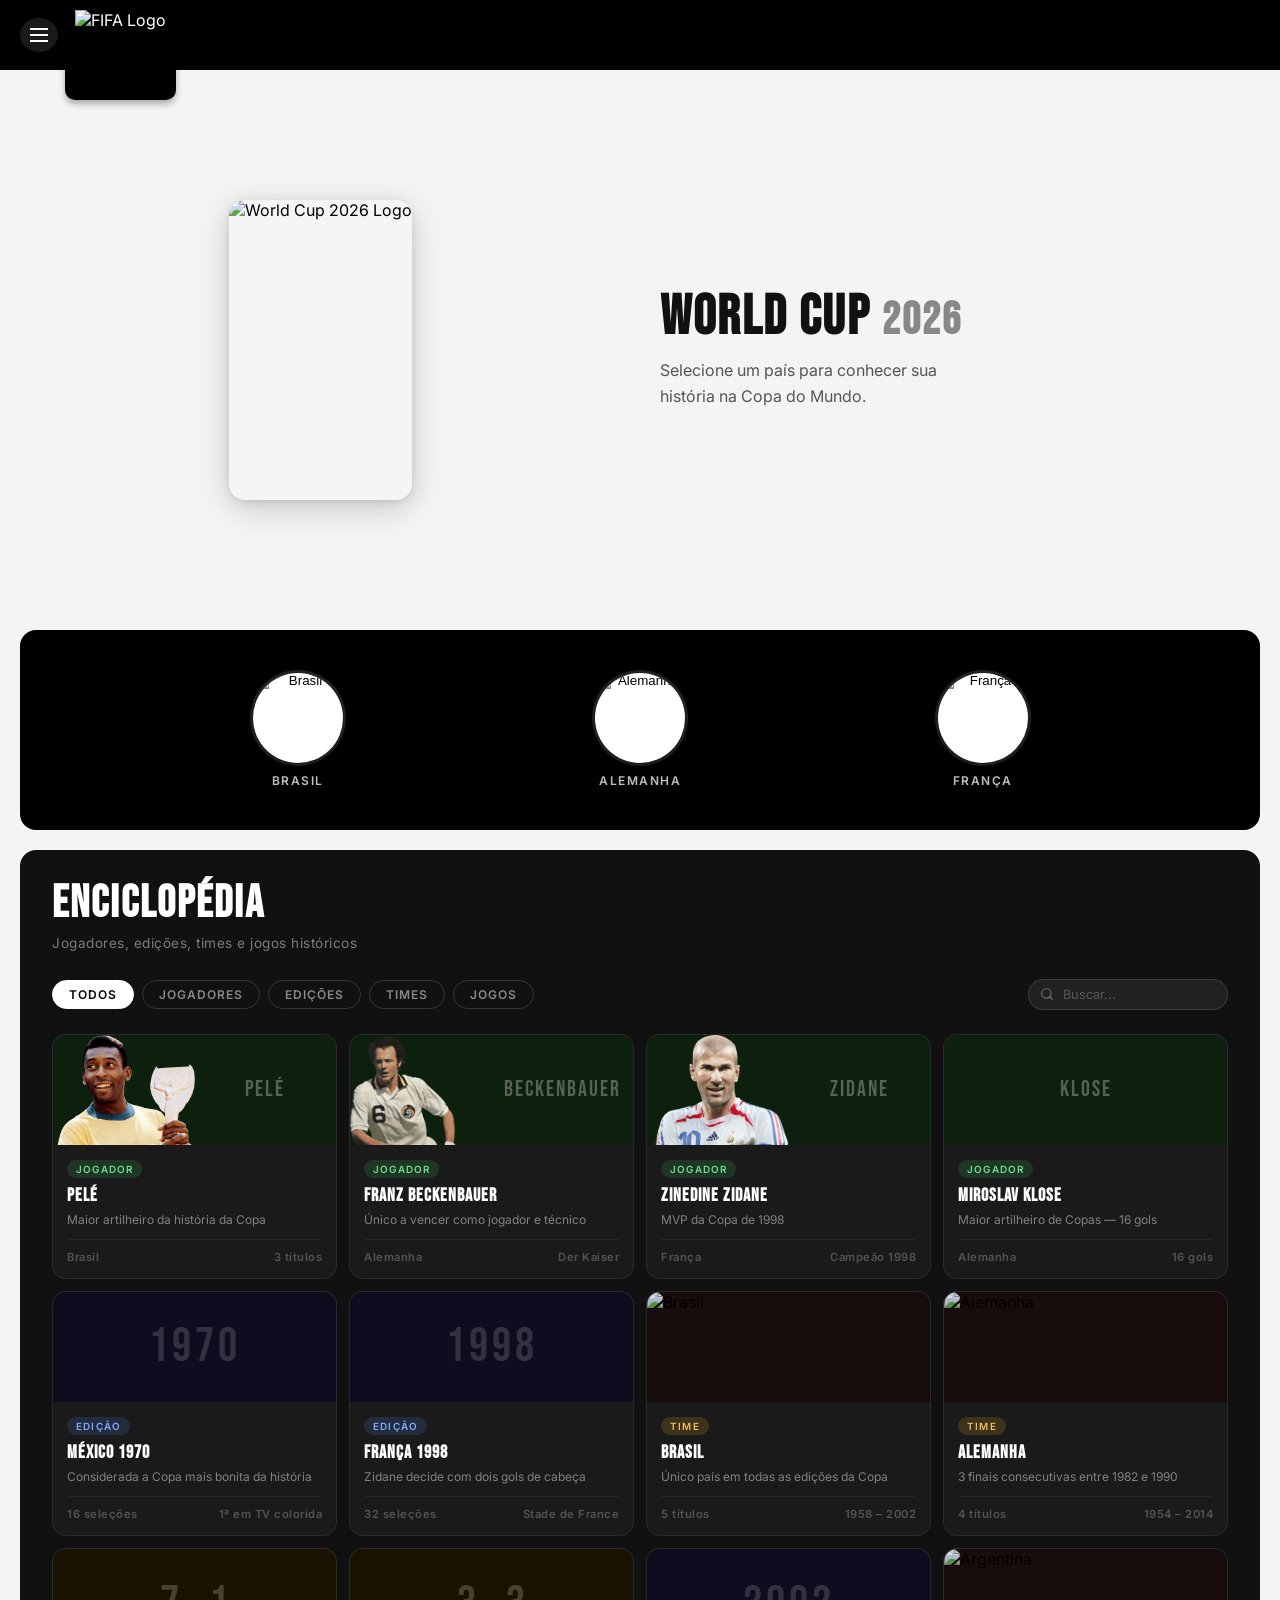
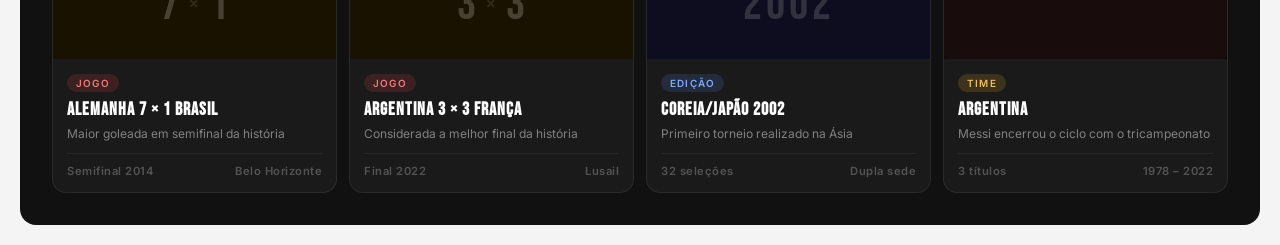
==== index.html @ 851ee249 "Publicação da versão inicial do site." ====
<!DOCTYPE html>
<html lang="pt-BR">
<head>
    <meta charset="UTF-8">
    <meta name="viewport" content="width=device-width, initial-scale=1.0">
    <title>World Cup 2026</title>
    <link rel="stylesheet" href="style.css">
    <link href="https://fonts.googleapis.com/css2?family=Bebas+Neue&family=Inter:wght@400;600&display=swap" rel="stylesheet">
</head>
<body>

<header class="main-header">
    <div class="left-section">
        <div class="menu-icon">
            <span></span>
            <span></span>
            <span></span>
        </div>
        <div class="logo-container">
            <img src="https://s2-ge.glbimg.com/RGU5LEYpvpcPRro8r9wxAEvmltU=/0x0:2048x2048/984x0/smart/filters:strip_icc()/i.s3.glbimg.com/v1/AUTH_bc8228b6673f488aa253bbcb03c80ec5/internal_photos/bs/2023/q/Q/e3U1thRemgE9lEG0J4gQ/logo-fifa.jpg" alt="FIFA Logo">
        </div>
    </div>
</header>

<main>
    <div class="image-wrapper">

        <div class="image-overlay" id="image-overlay"></div>
        <img src="https://upload.wikimedia.org/wikipedia/pt/d/d7/Logo_copa_2026.png" alt="World Cup 2026 Logo" id="main-image">
    </div>
    <div class="text-section">
        <h1>World Cup <span class="year">2026</span></h1>
        <p id="country-text">Selecione um país para conhecer sua história na Copa do Mundo.</p>
    </div>
</main>

<section id="country-section">
    <div class="country-ball">
        
        <button class="country-button" id="brasil">
            <img src="https://flagicons.lipis.dev/flags/4x3/br.svg" alt="Brasil">
        </button>
        <span class="country-label">Brasil</span>
    </div>
    <div class="country-ball">
        <button class="country-button" id="alemanha">
            <img src="https://flagicons.lipis.dev/flags/4x3/de.svg" alt="Alemanha">
        </button>
        <span class="country-label">Alemanha</span>
    </div>
    <div class="country-ball">
  
        <button class="country-button" id="franca">
            <img src="https://flagicons.lipis.dev/flags/4x3/fr.svg" alt="França">
        </button>
        <span class="country-label">França</span>
    </div>
</section>



<section id="encyclopedia-section">

    <div class="enc-header">
        <h2 class="enc-title">Enciclopédia</h2>
        <p class="enc-subtitle">Jogadores, edições, times e jogos históricos</p>
    </div>

    <div class="enc-toolbar">
        <div class="enc-filters">
            <button class="enc-filter-btn active">Todos</button>
            <button class="enc-filter-btn">Jogadores</button>
            <button class="enc-filter-btn">Edições</button>
            <button class="enc-filter-btn">Times</button>
            <button class="enc-filter-btn">Jogos</button>
        </div>
        <div class="enc-search-wrapper">
            <svg class="enc-search-icon" xmlns="http://www.w3.org/2000/svg" viewBox="0 0 24 24" fill="none" stroke="currentColor" stroke-width="2" stroke-linecap="round" stroke-linejoin="round">
                <circle cx="11" cy="11" r="8"/><line x1="21" y1="21" x2="16.65" y2="16.65"/>
            </svg>
            <input type="text" class="enc-search" placeholder="Buscar...">
        </div>
    </div>

    <div class="enc-grid">

  
        <div class="enc-card">
            <div class="enc-card-thumb thumb-jogador">
                <img src="images/Pele - FootyRenders.png" alt="Pelé" onerror="this.style.display='none';this.parentElement.querySelector('.enc-fallback').style.display='flex'">
                <div class="enc-fallback">Pelé</div>
            </div>
            <div class="enc-card-body">
                <span class="enc-badge badge-jogador">Jogador</span>
                <h3 class="enc-card-name">Pelé</h3>
                <p class="enc-card-sub">Maior artilheiro da história da Copa</p>
                <div class="enc-card-meta">
                    <span>Brasil</span>
                    <span>3 títulos</span>
                </div>
            </div>
        </div>

        <div class="enc-card">
            <div class="enc-card-thumb thumb-jogador">
                <img src="images/Franz Beckenbauer - FootyRenders.png" alt="Beckenbauer" onerror="this.style.display='none';this.parentElement.querySelector('.enc-fallback').style.display='flex'">
                <div class="enc-fallback">Beckenbauer</div>
            </div>
            <div class="enc-card-body">
                <span class="enc-badge badge-jogador">Jogador</span>
                <h3 class="enc-card-name">Franz Beckenbauer</h3>
                <p class="enc-card-sub">Único a vencer como jogador e técnico</p>
                <div class="enc-card-meta">
                    <span>Alemanha</span>
                    <span>Der Kaiser</span>
                </div>
            </div>
        </div>

        <div class="enc-card">
            <div class="enc-card-thumb thumb-jogador">
                <img src="images/Zinedine Zidane - FootyRenders.png" alt="Zidane" onerror="this.style.display='none';this.parentElement.querySelector('.enc-fallback').style.display='flex'">
                <div class="enc-fallback">Zidane</div>
            </div>
            <div class="enc-card-body">
                <span class="enc-badge badge-jogador">Jogador</span>
                <h3 class="enc-card-name">Zinedine Zidane</h3>
                <p class="enc-card-sub">MVP da Copa de 1998</p>
                <div class="enc-card-meta">
                    <span>França</span>
                    <span>Campeão 1998</span>
                </div>
            </div>
        </div>

        <div class="enc-card">
            <div class="enc-card-thumb thumb-jogador">
                <div class="enc-fallback">Klose</div>
            </div>
            <div class="enc-card-body">
                <span class="enc-badge badge-jogador">Jogador</span>
                <h3 class="enc-card-name">Miroslav Klose</h3>
                <p class="enc-card-sub">Maior artilheiro de Copas — 16 gols</p>
                <div class="enc-card-meta">
                    <span>Alemanha</span>
                    <span>16 gols</span>
                </div>
            </div>
        </div>

        
        <div class="enc-card">
            <div class="enc-card-thumb thumb-edicao">
                <span class="enc-thumb-year">1970</span>
            </div>
            <div class="enc-card-body">
                <span class="enc-badge badge-edicao">Edição</span>
                <h3 class="enc-card-name">México 1970</h3>
                <p class="enc-card-sub">Considerada a Copa mais bonita da história</p>
                <div class="enc-card-meta">
                    <span>16 seleções</span>
                    <span>1ª em TV colorida</span>
                </div>
            </div>
        </div>

        <div class="enc-card">
            <div class="enc-card-thumb thumb-edicao">
                <span class="enc-thumb-year">1998</span>
            </div>
            <div class="enc-card-body">
                <span class="enc-badge badge-edicao">Edição</span>
                <h3 class="enc-card-name">França 1998</h3>
                <p class="enc-card-sub">Zidane decide com dois gols de cabeça</p>
                <div class="enc-card-meta">
                    <span>32 seleções</span>
                    <span>Stade de France</span>
                </div>
            </div>
        </div>

     
        <div class="enc-card">
            <div class="enc-card-thumb thumb-time">
                <img src="https://flagicons.lipis.dev/flags/4x3/br.svg" alt="Brasil" class="enc-flag">
            </div>
            <div class="enc-card-body">
                <span class="enc-badge badge-time">Time</span>
                <h3 class="enc-card-name">Brasil</h3>
                <p class="enc-card-sub">Único país em todas as edições da Copa</p>
                <div class="enc-card-meta">
                    <span>5 títulos</span>
                    <span>1958 – 2002</span>
                </div>
            </div>
        </div>

        <div class="enc-card">
            <div class="enc-card-thumb thumb-time">
                <img src="https://flagicons.lipis.dev/flags/4x3/de.svg" alt="Alemanha" class="enc-flag">
            </div>
            <div class="enc-card-body">
                <span class="enc-badge badge-time">Time</span>
                <h3 class="enc-card-name">Alemanha</h3>
                <p class="enc-card-sub">3 finais consecutivas entre 1982 e 1990</p>
                <div class="enc-card-meta">
                    <span>4 títulos</span>
                    <span>1954 – 2014</span>
                </div>
            </div>
        </div>

       
        <div class="enc-card">
            <div class="enc-card-thumb thumb-jogo">
                <div class="enc-placar">
                    <span>7</span>
                    <span class="enc-placar-x">×</span>
                    <span>1</span>
                </div>
            </div>
            <div class="enc-card-body">
                <span class="enc-badge badge-jogo">Jogo</span>
                <h3 class="enc-card-name">Alemanha 7 × 1 Brasil</h3>
                <p class="enc-card-sub">Maior goleada em semifinal da história</p>
                <div class="enc-card-meta">
                    <span>Semifinal 2014</span>
                    <span>Belo Horizonte</span>
                </div>
            </div>
        </div>

        <div class="enc-card">
            <div class="enc-card-thumb thumb-jogo">
                <div class="enc-placar">
                    <span>3</span>
                    <span class="enc-placar-x">×</span>
                    <span>3</span>
                </div>
            </div>
            <div class="enc-card-body">
                <span class="enc-badge badge-jogo">Jogo</span>
                <h3 class="enc-card-name">Argentina 3 × 3 França</h3>
                <p class="enc-card-sub">Considerada a melhor final da história</p>
                <div class="enc-card-meta">
                    <span>Final 2022</span>
                    <span>Lusail</span>
                </div>
            </div>
        </div>

        <div class="enc-card">
            <div class="enc-card-thumb thumb-edicao">
                <span class="enc-thumb-year">2002</span>
            </div>
            <div class="enc-card-body">
                <span class="enc-badge badge-edicao">Edição</span>
                <h3 class="enc-card-name">Coreia/Japão 2002</h3>
                <p class="enc-card-sub">Primeiro torneio realizado na Ásia</p>
                <div class="enc-card-meta">
                    <span>32 seleções</span>
                    <span>Dupla sede</span>
                </div>
            </div>
        </div>

        <div class="enc-card">
            <div class="enc-card-thumb thumb-time">
                <img src="https://flagicons.lipis.dev/flags/4x3/ar.svg" alt="Argentina" class="enc-flag">
            </div>
            <div class="enc-card-body">
                <span class="enc-badge badge-time">Time</span>
                <h3 class="enc-card-name">Argentina</h3>
                <p class="enc-card-sub">Messi encerrou o ciclo com o tricampeonato</p>
                <div class="enc-card-meta">
                    <span>3 títulos</span>
                    <span>1978 – 2022</span>
                </div>
            </div>
        </div>

    </div>
</section>

<script src="script.js"></script>
</body>

</html>
---- style.css ----
* {
    margin: 0;
    padding: 0;
    box-sizing: border-box;
}

:root {
    --bg-color: #f4f4f4;
    --header-bg: #000000;
    --section-bg: #000000;
    --accent: #ffffff;
}


body,
.main-header,
#country-section,
h1,
p {
    transition:
        background-color 0.6s ease,
        color 0.6s ease;
}

body {
    font-family: 'Inter', sans-serif;
    background-color: var(--bg-color);
}


.main-header {
    background-color: var(--header-bg);
    color: #fff;
    height: 70px;
    display: flex;
    align-items: center;
    justify-content: space-between;
    padding: 0 20px;
    position: relative;
}

.menu-icon {
    cursor: pointer;
    display: flex;
    flex-direction: column;
    gap: 4px;
    padding: 10px;
    border-radius: 50%;
    background: #1a1a1a;
    transition: background 0.3s;
}
.menu-icon:hover {
    background: #333;
}

.menu-icon span {
    display: block;
    width: 18px;
    height: 2px;
    background-color: #fff;
}

.logo-container {
    background-color: #000;
    padding: 10px;
    border-radius: 0 0 10px 10px;
    position: absolute;
    top: 0;
    left: 65px;
    z-index: 10;
    height: 100px;
    display: flex;
    align-items: center;
    box-shadow: 0 4px 6px rgba(0,0,0,0.3);
}

.logo-container img {
    height: 80px;
}


main {
    height: 60vh;
    display: flex;
    justify-content: space-around;
    align-items: center;
    padding: 40px 20px 20px;
    gap: 40px;
}

.image-wrapper {
    position: relative;
    display: flex;
    justify-content: center;
    align-items: center;
    flex: 1;
}

.image-overlay {
    position: absolute;
    inset: 0;
    background: white;
    opacity: 0;
    border-radius: 16px;
    pointer-events: none;
    transition: opacity 0.15s ease;
    z-index: 2;
}
.image-overlay.flash {
    opacity: 1;
}

#main-image {
    height: 300px;
    width: auto;
    object-fit: contain;

    
    border-radius: 16px;
    box-shadow:
        0 8px 32px rgba(0, 0, 0, 0.18),
        0 2px 8px rgba(0, 0, 0, 0.10);
    background: rgba(255,255,255,0.05);

    
    transition:
        opacity 0.35s ease,
        transform 0.35s ease,
        box-shadow 0.6s ease,
        width 0.4s ease,
        height 0.4s ease;
}

#main-image:hover {
    transform: scale(1.03);
    box-shadow:
        0 16px 48px rgba(0, 0, 0, 0.22),
        0 4px 12px rgba(0, 0, 0, 0.12);
}


#main-image.fading {
    opacity: 0;
    transform: scale(0.97);
}

.text-section {
    flex: 1;
    display: flex;
    justify-content: center;
    align-items: flex-start;
    flex-direction: column;
    gap: 12px;
}

h1 {
    font-family: 'Bebas Neue', sans-serif;
    font-size: 3.5rem;
    line-height: 1;
    letter-spacing: 2px;
    color: #111;
    transition: color 0.6s ease;
}

h1 .year {
    color: #888;
    font-size: 2.8rem;
}

p {
    font-size: 1rem;
    color: #555;
    max-width: 320px;
    line-height: 1.6;
    transition: color 0.6s ease;
}


#country-section {
    display: flex;
    justify-content: space-evenly;
    align-items: center;
    height: 200px;
    background-color: #000;
    margin: 20px;
    border-radius: 16px;
    transition: background-color 0.6s ease;
    gap: 20px;
}

.country-ball {
    display: flex;
    flex-direction: column;
    align-items: center;
    gap: 10px;
}

.country-label {
    color: #fff;
    font-size: 0.75rem;
    font-weight: 600;
    letter-spacing: 1.5px;
    text-transform: uppercase;
    opacity: 0.75;
    transition: opacity 0.3s;
}

.country-ball:hover .country-label {
    opacity: 1;
}


.country-button {
    width: 90px;
    height: 90px;
    border: none;
    border-radius: 50%;
    overflow: hidden;
    cursor: pointer;
    padding: 0;
    display: flex;
    justify-content: center;
    align-items: center;
    background: #fff;


    box-shadow:
        0 4px 16px rgba(0,0,0,0.4),
        0 0 0 3px rgba(255,255,255,0.15);

    transition:
        transform 0.25s ease,
        box-shadow 0.25s ease;
}

.country-button:hover {
    transform: scale(1.12) translateY(-4px);
    box-shadow:
        0 12px 32px rgba(0,0,0,0.5),
        0 0 0 4px rgba(255,255,255,0.4);
}

.country-button:active {
    transform: scale(1.05) translateY(-2px);
}

.country-button img {
    width: 100%;
    height: 100%;
    object-fit: cover;
    display: block;
}


.country-button.active {
    box-shadow:
        0 12px 32px rgba(0,0,0,0.5),
        0 0 0 4px rgba(255,255,255,0.9);
    transform: scale(1.08) translateY(-3px);
}


#encyclopedia-section {
    margin: 20px;
    padding: 32px;
    background-color: #111;
    border-radius: 16px;
}

.enc-header {
    margin-bottom: 24px;
}

.enc-title {
    font-family: 'Bebas Neue', sans-serif;
    font-size: 2.8rem;
    letter-spacing: 2px;
    color: #fff;
    line-height: 1;
    margin-bottom: 6px;
}

.enc-subtitle {
    font-size: 0.85rem;
    color: rgba(255, 255, 255, 0.45);
    letter-spacing: 0.5px;
}




.enc-toolbar {
    display: flex;
    align-items: center;
    justify-content: space-between;
    margin-bottom: 24px;
    gap: 16px;
    flex-wrap: wrap;
}

.enc-filters {
    display: flex;
    gap: 8px;
    flex-wrap: wrap;
}

.enc-filter-btn {
    font-family: 'Inter', sans-serif;
    font-size: 0.75rem;
    font-weight: 600;
    letter-spacing: 1px;
    text-transform: uppercase;
    padding: 6px 16px;
    border-radius: 999px;
    border: 1px solid rgba(255, 255, 255, 0.15);
    background: transparent;
    color: rgba(255, 255, 255, 0.5);
    cursor: pointer;
    transition: all 0.2s ease;
}

.enc-filter-btn:hover {
    border-color: rgba(255, 255, 255, 0.4);
    color: rgba(255, 255, 255, 0.8);
}

.enc-filter-btn.active {
    background: #fff;
    border-color: #fff;
    color: #000;
}




.enc-search-wrapper {
    position: relative;
    display: flex;
    align-items: center;
}

.enc-search-icon {
    position: absolute;
    left: 12px;
    width: 14px;
    height: 14px;
    color: rgba(255, 255, 255, 0.35);
    pointer-events: none;
}

.enc-search {
    font-family: 'Inter', sans-serif;
    font-size: 0.8rem;
    background: rgba(255, 255, 255, 0.07);
    border: 1px solid rgba(255, 255, 255, 0.12);
    border-radius: 999px;
    color: rgba(255, 255, 255, 0.7);
    padding: 7px 16px 7px 34px;
    width: 200px;
    outline: none;
    transition: border-color 0.2s, background 0.2s;
}

.enc-search::placeholder {
    color: rgba(255, 255, 255, 0.25);
}

.enc-search:focus {
    border-color: rgba(255, 255, 255, 0.35);
    background: rgba(255, 255, 255, 0.1);
}




.enc-grid {
    display: grid;
    grid-template-columns: repeat(4, minmax(0, 1fr));
    gap: 12px;
}

@media (max-width: 900px) {
    .enc-grid { grid-template-columns: repeat(2, minmax(0, 1fr)); }
}

@media (max-width: 500px) {
    .enc-grid { grid-template-columns: 1fr; }
}




.enc-card {
    background: #1a1a1a;
    border: 1px solid rgba(255, 255, 255, 0.07);
    border-radius: 14px;
    overflow: hidden;
    transition: transform 0.22s ease, border-color 0.22s ease, box-shadow 0.22s ease;
    cursor: default;
}

.enc-card:hover {
    transform: translateY(-4px);
    border-color: rgba(255, 255, 255, 0.2);
    box-shadow: 0 12px 32px rgba(0, 0, 0, 0.4);
}




.enc-card-thumb {
    width: 100%;
    height: 110px;
    display: flex;
    align-items: center;
    justify-content: center;
    position: relative;
    overflow: hidden;
}

.enc-card-thumb img {
    width: 100%;
    height: 100%;
    object-fit: cover;
    object-position: top center;
    display: block;
}

.enc-fallback {
    display: flex;
    align-items: center;
    justify-content: center;
    width: 100%;
    height: 100%;
    font-family: 'Bebas Neue', sans-serif;
    font-size: 1.4rem;
    letter-spacing: 2px;
    color: rgba(255, 255, 255, 0.3);
}

.thumb-jogador { background: #0d1f0d; }
.thumb-edicao  { background: #0d0d1f; }
.thumb-time    { background: #1a0d0d; }
.thumb-jogo    { background: #1a1200; }

.enc-thumb-year {
    font-family: 'Bebas Neue', sans-serif;
    font-size: 3rem;
    letter-spacing: 4px;
    color: rgba(255, 255, 255, 0.15);
}

.enc-flag {
    width: 70px;
    height: auto;
    border-radius: 6px;
    opacity: 0.85;
    box-shadow: 0 4px 16px rgba(0,0,0,0.5);
}

.enc-placar {
    display: flex;
    align-items: center;
    gap: 8px;
    font-family: 'Bebas Neue', sans-serif;
    font-size: 3rem;
    color: rgba(255, 255, 255, 0.2);
    letter-spacing: 2px;
}

.enc-placar-x {
    font-size: 1.5rem;
    color: rgba(255, 255, 255, 0.1);
}




.enc-card-body {
    padding: 12px 14px 14px;
}

.enc-badge {
    display: inline-block;
    font-family: 'Inter', sans-serif;
    font-size: 0.62rem;
    font-weight: 600;
    letter-spacing: 1.2px;
    text-transform: uppercase;
    padding: 3px 9px;
    border-radius: 999px;
    margin-bottom: 8px;
}

.badge-jogador { background: rgba(60, 180, 90, 0.18);  color: #6ddc8a; }
.badge-edicao  { background: rgba(80, 120, 220, 0.18); color: #7aacff; }
.badge-time    { background: rgba(220, 160, 40, 0.18); color: #f0be5a; }
.badge-jogo    { background: rgba(210, 70, 70, 0.18);  color: #f07a7a; }

.enc-card-name {
    font-family: 'Bebas Neue', sans-serif;
    font-size: 1.15rem;
    letter-spacing: 1px;
    color: #fff;
    line-height: 1.1;
    margin-bottom: 5px;
}

.enc-card-sub {
    font-family: 'Inter', sans-serif;
    font-size: 0.75rem;
    color: rgba(255, 255, 255, 0.45);
    line-height: 1.5;
    margin-bottom: 10px;
}

.enc-card-meta {
    display: flex;
    justify-content: space-between;
    font-family: 'Inter', sans-serif;
    font-size: 0.7rem;
    font-weight: 600;
    color: rgba(255, 255, 255, 0.25);
    letter-spacing: 0.5px;
    padding-top: 10px;
    border-top: 1px solid rgba(255, 255, 255, 0.06);
}
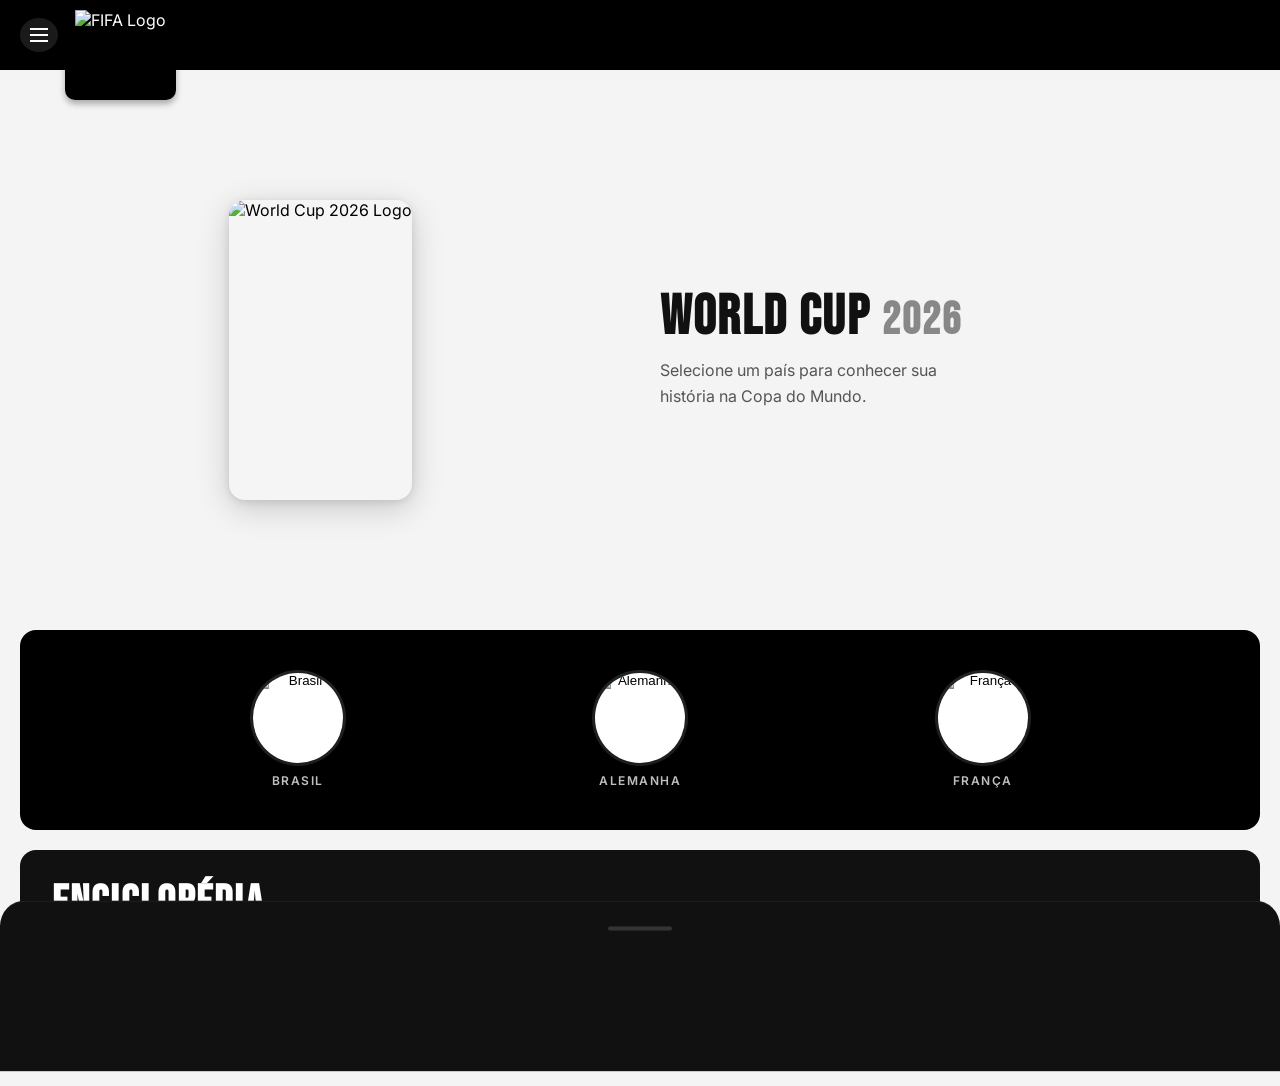
==== commit f2b7bfff: "Tentativa de utilização de api e drawer" ====
--- a/index.html
+++ b/index.html
@@ -85,204 +85,23 @@
     <div class="enc-grid">
 
   
-        <div class="enc-card">
-            <div class="enc-card-thumb thumb-jogador">
-                <img src="images/Pele - FootyRenders.png" alt="Pelé" onerror="this.style.display='none';this.parentElement.querySelector('.enc-fallback').style.display='flex'">
-                <div class="enc-fallback">Pelé</div>
-            </div>
-            <div class="enc-card-body">
-                <span class="enc-badge badge-jogador">Jogador</span>
-                <h3 class="enc-card-name">Pelé</h3>
-                <p class="enc-card-sub">Maior artilheiro da história da Copa</p>
-                <div class="enc-card-meta">
-                    <span>Brasil</span>
-                    <span>3 títulos</span>
-                </div>
-            </div>
-        </div>
-
-        <div class="enc-card">
-            <div class="enc-card-thumb thumb-jogador">
-                <img src="images/Franz Beckenbauer - FootyRenders.png" alt="Beckenbauer" onerror="this.style.display='none';this.parentElement.querySelector('.enc-fallback').style.display='flex'">
-                <div class="enc-fallback">Beckenbauer</div>
-            </div>
-            <div class="enc-card-body">
-                <span class="enc-badge badge-jogador">Jogador</span>
-                <h3 class="enc-card-name">Franz Beckenbauer</h3>
-                <p class="enc-card-sub">Único a vencer como jogador e técnico</p>
-                <div class="enc-card-meta">
-                    <span>Alemanha</span>
-                    <span>Der Kaiser</span>
-                </div>
-            </div>
-        </div>
-
-        <div class="enc-card">
-            <div class="enc-card-thumb thumb-jogador">
-                <img src="images/Zinedine Zidane - FootyRenders.png" alt="Zidane" onerror="this.style.display='none';this.parentElement.querySelector('.enc-fallback').style.display='flex'">
-                <div class="enc-fallback">Zidane</div>
-            </div>
-            <div class="enc-card-body">
-                <span class="enc-badge badge-jogador">Jogador</span>
-                <h3 class="enc-card-name">Zinedine Zidane</h3>
-                <p class="enc-card-sub">MVP da Copa de 1998</p>
-                <div class="enc-card-meta">
-                    <span>França</span>
-                    <span>Campeão 1998</span>
-                </div>
-            </div>
-        </div>
-
-        <div class="enc-card">
-            <div class="enc-card-thumb thumb-jogador">
-                <div class="enc-fallback">Klose</div>
-            </div>
-            <div class="enc-card-body">
-                <span class="enc-badge badge-jogador">Jogador</span>
-                <h3 class="enc-card-name">Miroslav Klose</h3>
-                <p class="enc-card-sub">Maior artilheiro de Copas — 16 gols</p>
-                <div class="enc-card-meta">
-                    <span>Alemanha</span>
-                    <span>16 gols</span>
-                </div>
-            </div>
-        </div>
-
         
-        <div class="enc-card">
-            <div class="enc-card-thumb thumb-edicao">
-                <span class="enc-thumb-year">1970</span>
-            </div>
-            <div class="enc-card-body">
-                <span class="enc-badge badge-edicao">Edição</span>
-                <h3 class="enc-card-name">México 1970</h3>
-                <p class="enc-card-sub">Considerada a Copa mais bonita da história</p>
-                <div class="enc-card-meta">
-                    <span>16 seleções</span>
-                    <span>1ª em TV colorida</span>
-                </div>
-            </div>
-        </div>
-
-        <div class="enc-card">
-            <div class="enc-card-thumb thumb-edicao">
-                <span class="enc-thumb-year">1998</span>
-            </div>
-            <div class="enc-card-body">
-                <span class="enc-badge badge-edicao">Edição</span>
-                <h3 class="enc-card-name">França 1998</h3>
-                <p class="enc-card-sub">Zidane decide com dois gols de cabeça</p>
-                <div class="enc-card-meta">
-                    <span>32 seleções</span>
-                    <span>Stade de France</span>
-                </div>
-            </div>
-        </div>
-
-     
-        <div class="enc-card">
-            <div class="enc-card-thumb thumb-time">
-                <img src="https://flagicons.lipis.dev/flags/4x3/br.svg" alt="Brasil" class="enc-flag">
-            </div>
-            <div class="enc-card-body">
-                <span class="enc-badge badge-time">Time</span>
-                <h3 class="enc-card-name">Brasil</h3>
-                <p class="enc-card-sub">Único país em todas as edições da Copa</p>
-                <div class="enc-card-meta">
-                    <span>5 títulos</span>
-                    <span>1958 – 2002</span>
-                </div>
-            </div>
-        </div>
-
-        <div class="enc-card">
-            <div class="enc-card-thumb thumb-time">
-                <img src="https://flagicons.lipis.dev/flags/4x3/de.svg" alt="Alemanha" class="enc-flag">
-            </div>
-            <div class="enc-card-body">
-                <span class="enc-badge badge-time">Time</span>
-                <h3 class="enc-card-name">Alemanha</h3>
-                <p class="enc-card-sub">3 finais consecutivas entre 1982 e 1990</p>
-                <div class="enc-card-meta">
-                    <span>4 títulos</span>
-                    <span>1954 – 2014</span>
-                </div>
-            </div>
-        </div>
-
-       
-        <div class="enc-card">
-            <div class="enc-card-thumb thumb-jogo">
-                <div class="enc-placar">
-                    <span>7</span>
-                    <span class="enc-placar-x">×</span>
-                    <span>1</span>
-                </div>
-            </div>
-            <div class="enc-card-body">
-                <span class="enc-badge badge-jogo">Jogo</span>
-                <h3 class="enc-card-name">Alemanha 7 × 1 Brasil</h3>
-                <p class="enc-card-sub">Maior goleada em semifinal da história</p>
-                <div class="enc-card-meta">
-                    <span>Semifinal 2014</span>
-                    <span>Belo Horizonte</span>
-                </div>
-            </div>
-        </div>
-
-        <div class="enc-card">
-            <div class="enc-card-thumb thumb-jogo">
-                <div class="enc-placar">
-                    <span>3</span>
-                    <span class="enc-placar-x">×</span>
-                    <span>3</span>
-                </div>
-            </div>
-            <div class="enc-card-body">
-                <span class="enc-badge badge-jogo">Jogo</span>
-                <h3 class="enc-card-name">Argentina 3 × 3 França</h3>
-                <p class="enc-card-sub">Considerada a melhor final da história</p>
-                <div class="enc-card-meta">
-                    <span>Final 2022</span>
-                    <span>Lusail</span>
-                </div>
-            </div>
-        </div>
-
-        <div class="enc-card">
-            <div class="enc-card-thumb thumb-edicao">
-                <span class="enc-thumb-year">2002</span>
-            </div>
-            <div class="enc-card-body">
-                <span class="enc-badge badge-edicao">Edição</span>
-                <h3 class="enc-card-name">Coreia/Japão 2002</h3>
-                <p class="enc-card-sub">Primeiro torneio realizado na Ásia</p>
-                <div class="enc-card-meta">
-                    <span>32 seleções</span>
-                    <span>Dupla sede</span>
-                </div>
-            </div>
-        </div>
-
-        <div class="enc-card">
-            <div class="enc-card-thumb thumb-time">
-                <img src="https://flagicons.lipis.dev/flags/4x3/ar.svg" alt="Argentina" class="enc-flag">
-            </div>
-            <div class="enc-card-body">
-                <span class="enc-badge badge-time">Time</span>
-                <h3 class="enc-card-name">Argentina</h3>
-                <p class="enc-card-sub">Messi encerrou o ciclo com o tricampeonato</p>
-                <div class="enc-card-meta">
-                    <span>3 títulos</span>
-                    <span>1978 – 2022</span>
-                </div>
-            </div>
-        </div>
 
     </div>
 </section>
 
+
+<div class="drawer-overlay" id="drawerOverlay" onclick="closeDrawer()"></div>
+<div class="drawer" id="drawer">
+  <div class="drawer-handle"></div>
+  <div class="drawer-inner" id="drawerInner"></div>
+</div>
+
+
 <script src="script.js"></script>
+
+
+
 </body>
 
 </html>
--- a/style.css
+++ b/style.css
@@ -396,7 +396,7 @@
     border-radius: 14px;
     overflow: hidden;
     transition: transform 0.22s ease, border-color 0.22s ease, box-shadow 0.22s ease;
-    cursor: default;
+    cursor: pointer;
 }
 
 .enc-card:hover {
@@ -524,4 +524,234 @@
     letter-spacing: 0.5px;
     padding-top: 10px;
     border-top: 1px solid rgba(255, 255, 255, 0.06);
+}
+
+
+/* Estilos para o drawer de detalhes */
+.drawer-overlay {
+  position: fixed;
+  inset: 0;
+  background: rgba(0,0,0,0.72);
+
+  z-index: 999;
+  opacity: 0;
+  pointer-events: none;
+  transition: opacity 0.35s ease;
+}
+.drawer-overlay.open {
+  opacity: 1;
+  pointer-events: all;
+}
+
+.drawer {
+  position: fixed;
+  bottom: 0;
+  left: 0;
+  right: 0;
+  z-index: 1000;
+  background: #111;
+  border-radius: 2vw 2vw 0 0;
+  border-top: 1px solid rgba(255,255,255,0.09);
+  transform: translateY(100%);
+  transition: transform 0.4s cubic-bezier(0.32, 0.72, 0, 1);
+  max-height: 88vh;
+  overflow-y: auto;
+}
+.drawer.open {
+  transform: translateY(0);
+}
+
+.drawer-handle {
+  width: 5%;
+  height: 4px;
+  background: rgba(255,255,255,0.15);
+  border-radius: 999px;
+  margin: 2% auto 0;
+}
+
+.drawer-inner {
+  padding: 3% 4% 8%;
+}
+
+/* Hero */
+.drawer-hero {
+  display: flex;
+  gap: 4%;
+  align-items: flex-start;
+  margin-bottom: 5%;
+}
+
+.drawer-photo,
+.drawer-photo-fallback {
+  width: 18%;
+  aspect-ratio: 1;
+  border-radius: 2vw;
+  flex-shrink: 0;
+  border: 1px solid rgba(255,255,255,0.08);
+  background: #0d1f0d;
+}
+
+.drawer-photo {
+  object-fit: cover;
+  object-position: top center;
+}
+
+.drawer-photo-fallback {
+  display: flex;
+  align-items: center;
+  justify-content: center;
+  font-family: 'Bebas Neue', sans-serif;
+  font-size: 3vw;
+  letter-spacing: 0.2vw;
+  color: rgba(255,255,255,0.25);
+  text-align: center;
+}
+
+.drawer-hero-info {
+  flex: 1;
+  min-width: 0;
+}
+
+.drawer-name {
+  font-family: 'Bebas Neue', sans-serif;
+  font-size: clamp(1.4rem, 4vw, 2rem);
+  letter-spacing: 0.15vw;
+  color: #fff;
+  line-height: 1;
+  margin-bottom: 1%;
+}
+
+.drawer-sub {
+  font-size: clamp(0.7rem, 1.5vw, 0.85rem);
+  color: rgba(255,255,255,0.4);
+  line-height: 1.5;
+}
+
+.drawer-close {
+  width: 6%;
+  aspect-ratio: 1;
+  min-width: 28px;
+  border-radius: 50%;
+  background: rgba(255,255,255,0.07);
+  border: 1px solid rgba(255,255,255,0.1);
+  color: rgba(255,255,255,0.5);
+  font-size: clamp(0.8rem, 1.5vw, 1rem);
+  cursor: pointer;
+  display: flex;
+  align-items: center;
+  justify-content: center;
+  flex-shrink: 0;
+  align-self: flex-start;
+  transition: background 0.2s, color 0.2s;
+}
+.drawer-close:hover {
+  background: rgba(255,255,255,0.13);
+  color: #fff;
+}
+
+/* Stats */
+.drawer-stats-grid {
+  display: grid;
+  grid-template-columns: repeat(3, 1fr);
+  gap: 2%;
+  margin-bottom: 5%;
+}
+
+.stat-box {
+  background: #1a1a1a;
+  border: 1px solid rgba(255,255,255,0.07);
+  border-radius: 1.5vw;
+  padding: 4% 2%;
+  text-align: center;
+}
+
+.stat-value {
+  font-family: 'Bebas Neue', sans-serif;
+  font-size: clamp(1.4rem, 4vw, 1.8rem);
+  color: #fff;
+  line-height: 1;
+  margin-bottom: 4%;
+}
+
+.stat-label {
+  font-size: clamp(0.55rem, 1.2vw, 0.65rem);
+  font-weight: 600;
+  letter-spacing: 0.1vw;
+  text-transform: uppercase;
+  color: rgba(255,255,255,0.3);
+}
+
+/* Seções de info */
+.drawer-section-title {
+  font-family: 'Bebas Neue', sans-serif;
+  font-size: clamp(0.75rem, 1.5vw, 0.95rem);
+  letter-spacing: 0.2vw;
+  color: rgba(255,255,255,0.3);
+  text-transform: uppercase;
+  margin-bottom: 3%;
+}
+
+.drawer-info-grid {
+  display: grid;
+  grid-template-columns: 1fr 1fr;
+  gap: 2%;
+  margin-bottom: 5%;
+}
+
+.info-row {
+  background: #1a1a1a;
+  border: 1px solid rgba(255,255,255,0.07);
+  border-radius: 1.2vw;
+  padding: 3% 4%;
+  display: flex;
+  flex-direction: column;
+  gap: 4%;
+}
+
+.info-label {
+  font-size: clamp(0.55rem, 1vw, 0.65rem);
+  font-weight: 600;
+  letter-spacing: 0.1vw;
+  text-transform: uppercase;
+  color: rgba(255,255,255,0.25);
+}
+
+.info-value {
+  font-size: clamp(0.75rem, 1.5vw, 0.85rem);
+  font-weight: 500;
+  color: rgba(255,255,255,0.75);
+}
+
+/* Loading / erro */
+.drawer-loading {
+  display: flex;
+  flex-direction: column;
+  align-items: center;
+  gap: 3%;
+  padding: 10% 0;
+  color: rgba(255,255,255,0.3);
+  font-size: clamp(0.7rem, 1.5vw, 0.85rem);
+  letter-spacing: 0.1vw;
+}
+
+.spinner {
+  width: 5vw;
+  height: 5vw;
+  min-width: 24px;
+  min-height: 24px;
+  max-width: 32px;
+  max-height: 32px;
+  border: 2px solid rgba(255,255,255,0.08);
+  border-top-color: #6ddc8a;
+  border-radius: 50%;
+  animation: spin 0.8s linear infinite;
+}
+
+@keyframes spin { to { transform: rotate(360deg); } }
+
+.drawer-error {
+  text-align: center;
+  padding: 10% 0;
+  font-size: clamp(0.7rem, 1.5vw, 0.85rem);
+  color: rgba(255,255,255,0.25);
 }
